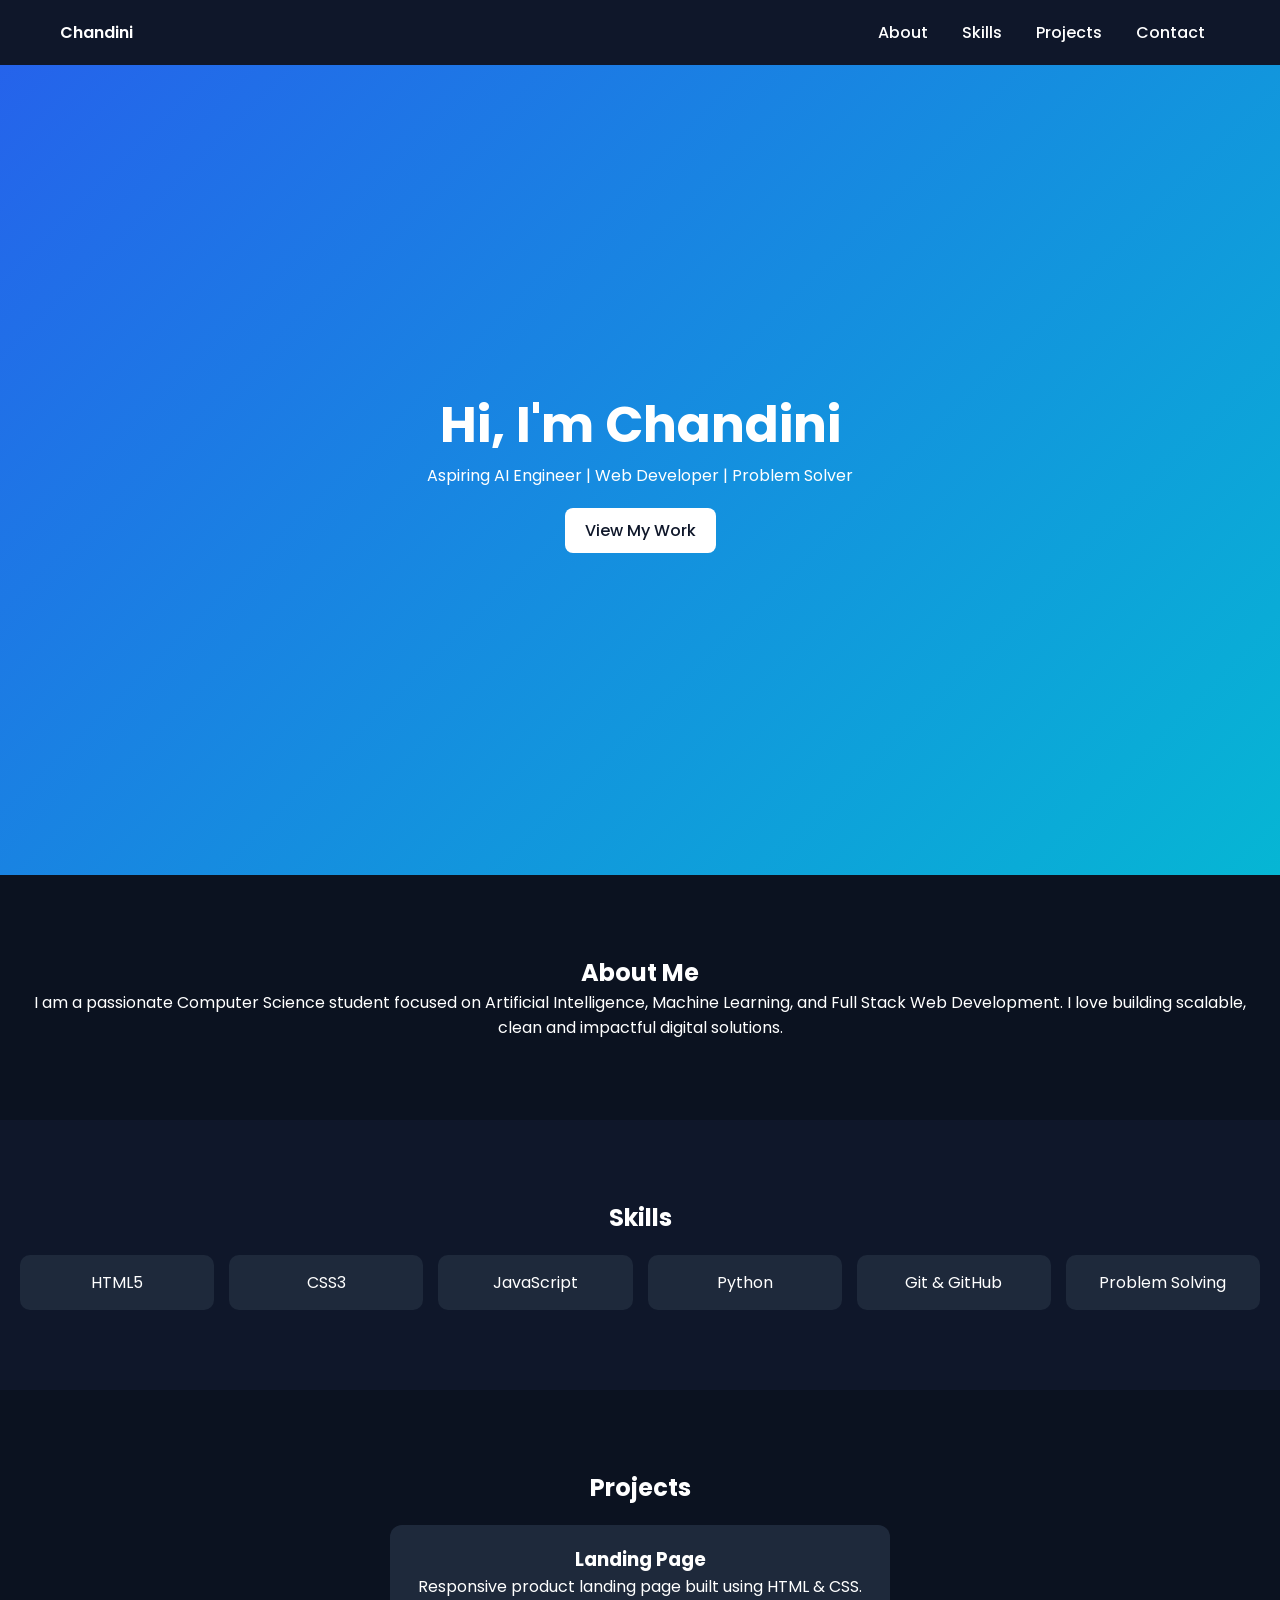
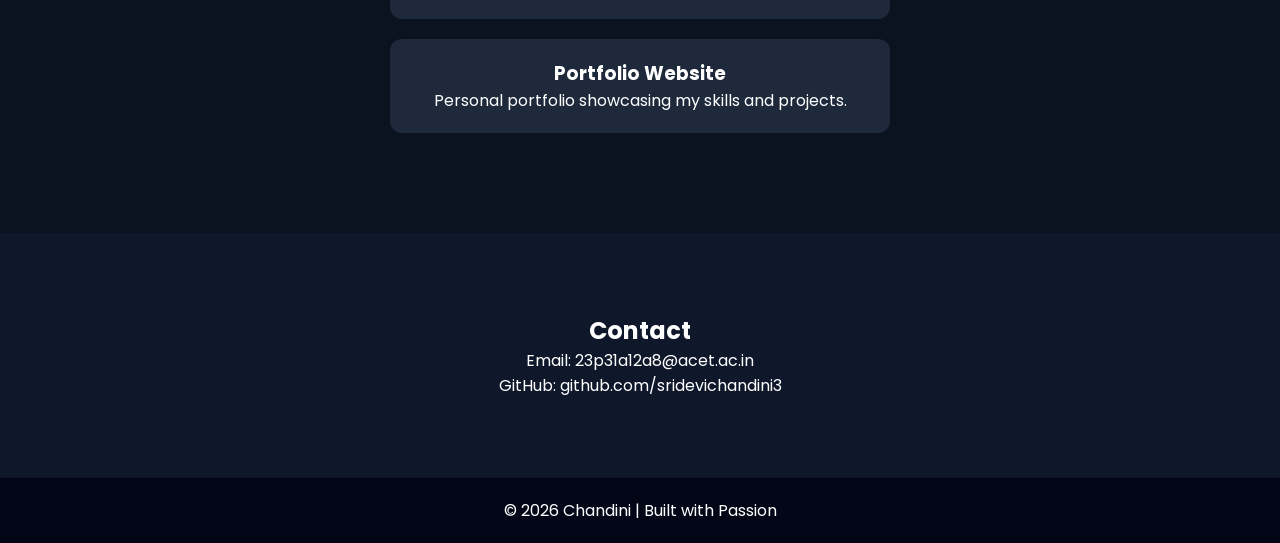
==== WebDev-L1-Portfolio/index.html @ 7496deba "Upgraded Portfolio - Professional UI" ====
<!DOCTYPE html>
<html lang="en">
<head>
<meta charset="UTF-8">
<meta name="viewport" content="width=device-width, initial-scale=1.0">
<title>Chandini | Portfolio</title>
<link rel="stylesheet" href="style.css">
<link href="https://fonts.googleapis.com/css2?family=Poppins:wght@300;400;500;600&display=swap" rel="stylesheet">
</head>

<body>

<header class="nav">
    <div class="logo">Chandini</div>
    <nav>
        <a href="#about">About</a>
        <a href="#skills">Skills</a>
        <a href="#projects">Projects</a>
        <a href="#contact">Contact</a>
    </nav>
</header>

<section class="hero">
    <div>
        <h1>Hi, I'm Chandini</h1>
        <p>Aspiring AI Engineer | Web Developer | Problem Solver</p>
        <a href="#projects" class="btn">View My Work</a>
    </div>
</section>

<section id="about" class="section">
    <h2>About Me</h2>
    <p>
        I am a passionate Computer Science student focused on Artificial Intelligence,
        Machine Learning, and Full Stack Web Development. I love building scalable,
        clean and impactful digital solutions.
    </p>
</section>

<section id="skills" class="section dark">
    <h2>Skills</h2>
    <div class="grid">
        <div>HTML5</div>
        <div>CSS3</div>
        <div>JavaScript</div>
        <div>Python</div>
        <div>Git & GitHub</div>
        <div>Problem Solving</div>
    </div>
</section>

<section id="projects" class="section">
    <h2>Projects</h2>

    <div class="card">
        <h3>Landing Page</h3>
        <p>Responsive product landing page built using HTML & CSS.</p>
    </div>

    <div class="card">
        <h3>Portfolio Website</h3>
        <p>Personal portfolio showcasing my skills and projects.</p>
    </div>
</section>

<section id="contact" class="section dark">
    <h2>Contact</h2>
    <p>Email: 23p31a12a8@acet.ac.in</p>
    <p>GitHub: github.com/sridevichandini3</p>
</section>

<footer>
    <p>© 2026 Chandini | Built with Passion</p>
</footer>

</body>
</html>
---- WebDev-L1-Portfolio/style.css ----
*{
margin:0;
padding:0;
box-sizing:border-box;
font-family:'Poppins', sans-serif;
scroll-behavior:smooth;
}

body{
background:#0b1220;
color:white;
}

/* NAV */
.nav{
display:flex;
justify-content:space-between;
padding:20px 60px;
background:#0f172a;
position:sticky;
top:0;
}

.nav a{
color:white;
margin:0 15px;
text-decoration:none;
font-weight:500;
}

.logo{
font-weight:600;
}

/* HERO */
.hero{
height:90vh;
display:flex;
justify-content:center;
align-items:center;
text-align:center;
background:linear-gradient(135deg,#2563eb,#06b6d4);
}

.hero h1{
font-size:50px;
}

.btn{
display:inline-block;
margin-top:20px;
padding:10px 20px;
background:white;
color:#0f172a;
border-radius:8px;
text-decoration:none;
font-weight:500;
}

/* SECTIONS */
.section{
padding:80px 20px;
text-align:center;
}

.dark{
background:#0f172a;
}

/* GRID */
.grid{
display:grid;
grid-template-columns:repeat(auto-fit,minmax(120px,1fr));
gap:15px;
margin-top:20px;
}

.grid div{
background:#1e293b;
padding:15px;
border-radius:10px;
}

/* CARDS */
.card{
background:#1e293b;
padding:20px;
margin:20px auto;
max-width:500px;
border-radius:12px;
}

/* FOOTER */
footer{
text-align:center;
padding:20px;
background:#020617;
}
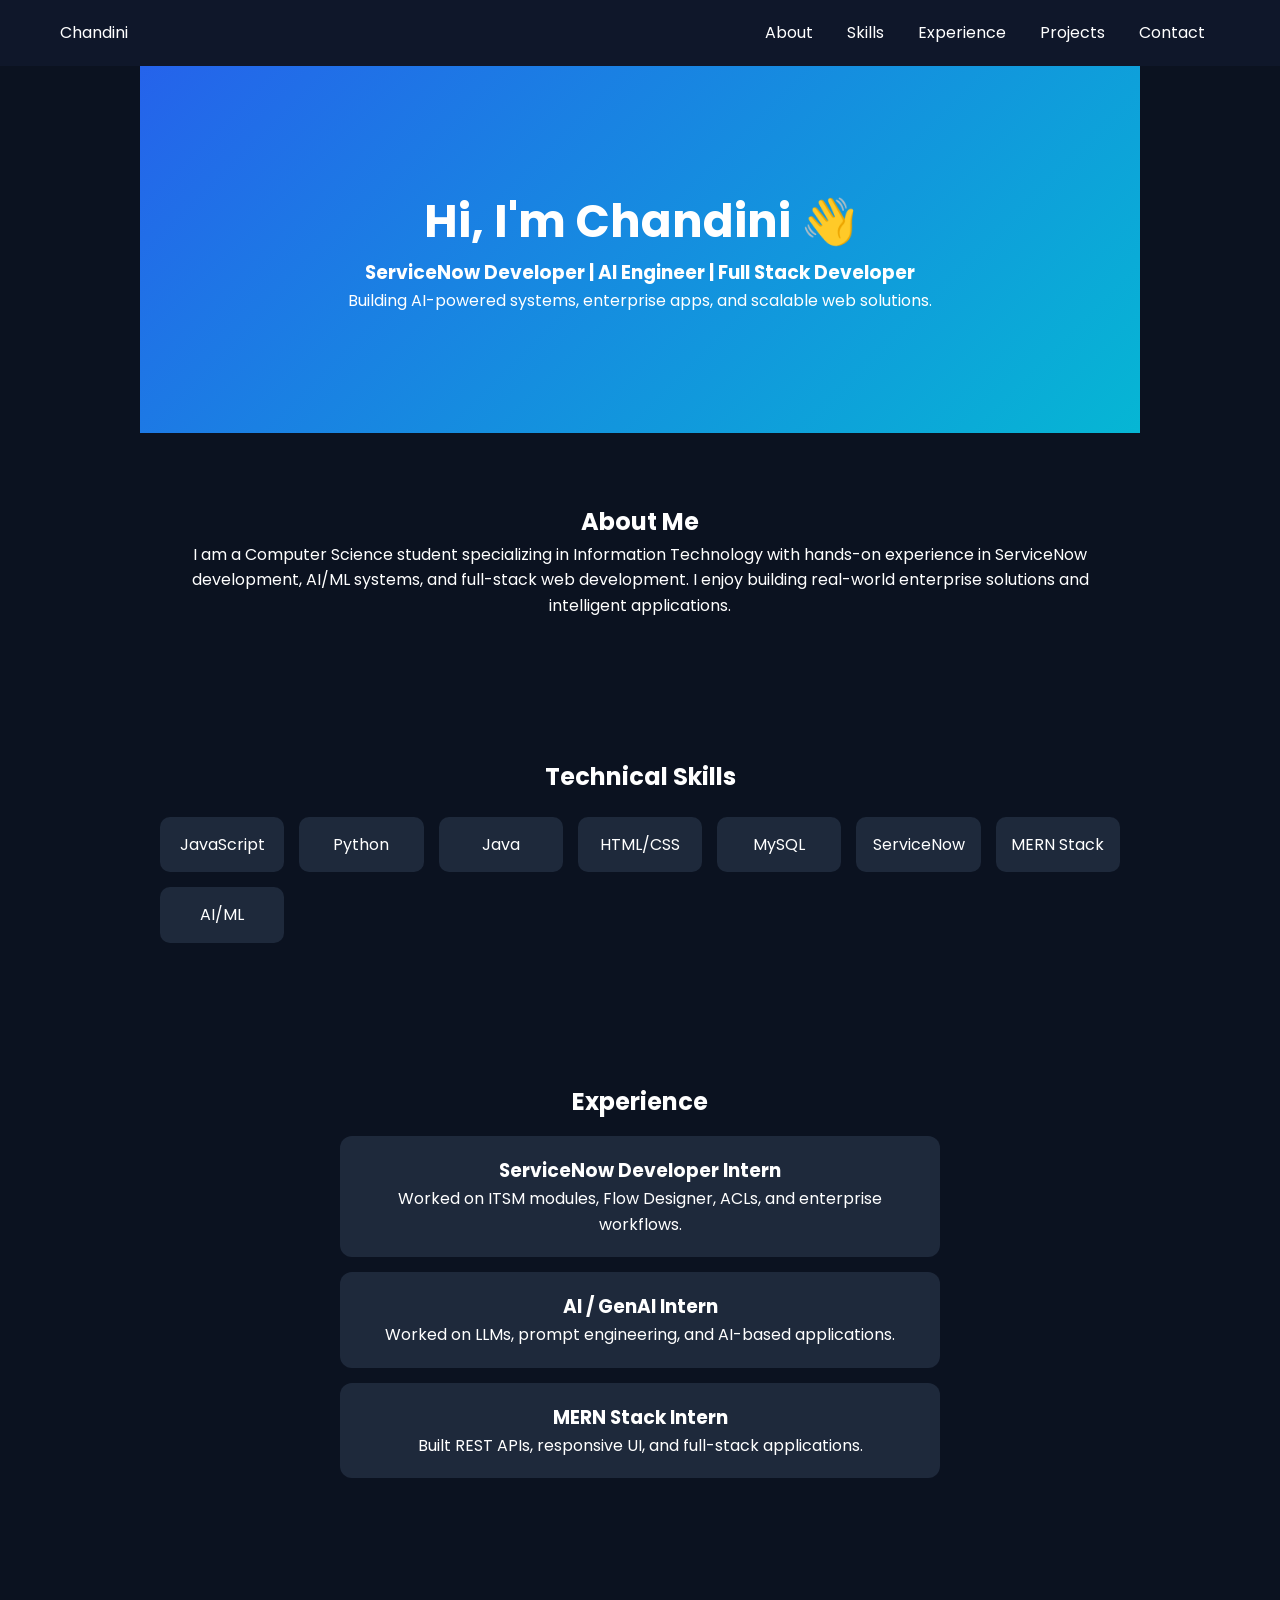
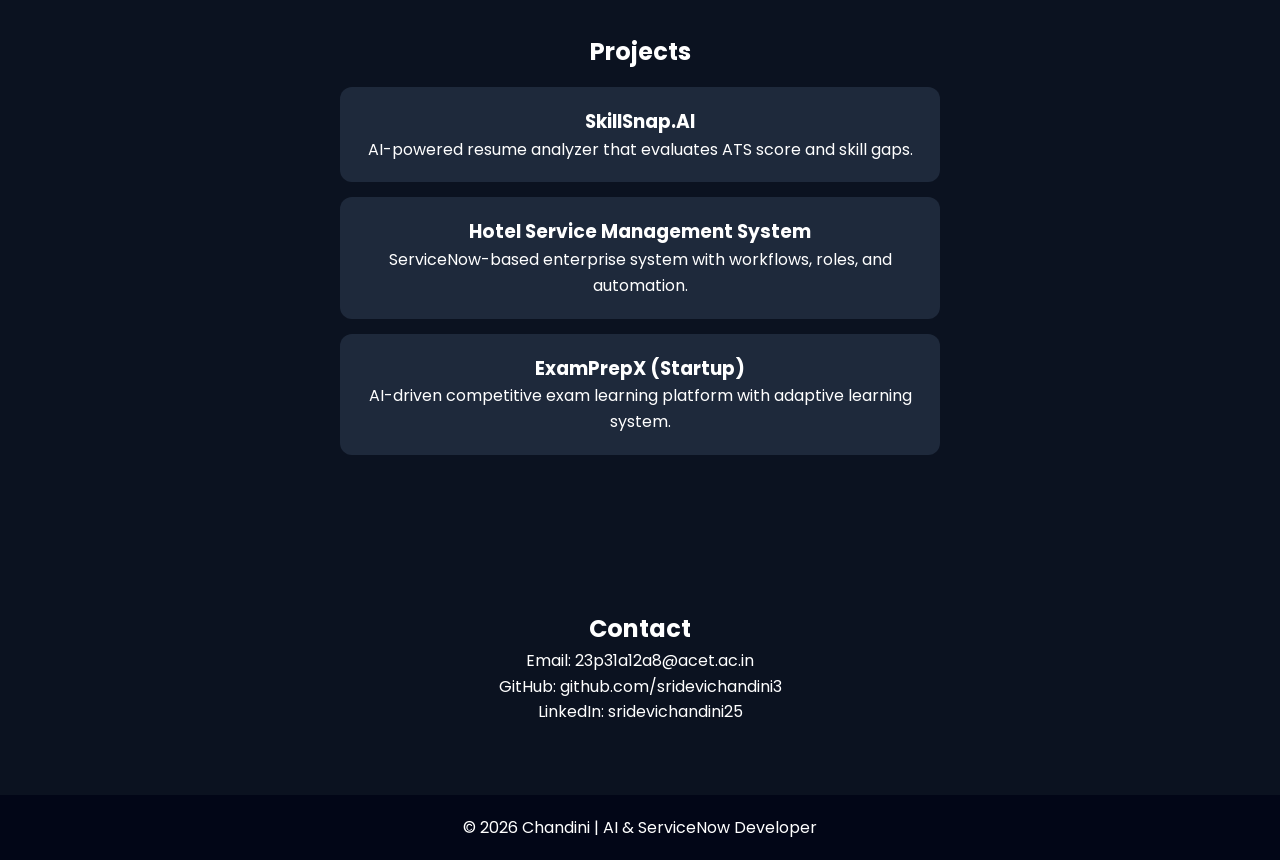
==== commit 9ccbef90: "Completed Task 2 - Personal Portfolio" ====
--- a/WebDev-L1-Portfolio/index.html
+++ b/WebDev-L1-Portfolio/index.html
@@ -1,76 +1,109 @@
+
 <!DOCTYPE html>
 <html lang="en">
 <head>
 <meta charset="UTF-8">
 <meta name="viewport" content="width=device-width, initial-scale=1.0">
-<title>Chandini | Portfolio</title>
+<title>Chandini | AI & ServiceNow Developer</title>
 <link rel="stylesheet" href="style.css">
 <link href="https://fonts.googleapis.com/css2?family=Poppins:wght@300;400;500;600&display=swap" rel="stylesheet">
 </head>
 
 <body>
 
-<header class="nav">
-    <div class="logo">Chandini</div>
-    <nav>
-        <a href="#about">About</a>
-        <a href="#skills">Skills</a>
-        <a href="#projects">Projects</a>
-        <a href="#contact">Contact</a>
-    </nav>
+<header>
+<div class="logo">Chandini</div>
+<nav>
+<a href="#about">About</a>
+<a href="#skills">Skills</a>
+<a href="#experience">Experience</a>
+<a href="#projects">Projects</a>
+<a href="#contact">Contact</a>
+</nav>
 </header>
 
 <section class="hero">
-    <div>
-        <h1>Hi, I'm Chandini</h1>
-        <p>Aspiring AI Engineer | Web Developer | Problem Solver</p>
-        <a href="#projects" class="btn">View My Work</a>
-    </div>
+<h1>Hi, I'm Chandini 👋</h1>
+<h3>ServiceNow Developer | AI Engineer | Full Stack Developer</h3>
+<p>Building AI-powered systems, enterprise apps, and scalable web solutions.</p>
 </section>
 
-<section id="about" class="section">
-    <h2>About Me</h2>
-    <p>
-        I am a passionate Computer Science student focused on Artificial Intelligence,
-        Machine Learning, and Full Stack Web Development. I love building scalable,
-        clean and impactful digital solutions.
-    </p>
+<!-- ABOUT -->
+<section id="about">
+<h2>About Me</h2>
+<p>
+I am a Computer Science student specializing in Information Technology with hands-on experience in ServiceNow development,
+AI/ML systems, and full-stack web development. I enjoy building real-world enterprise solutions and intelligent applications.
+</p>
 </section>
 
-<section id="skills" class="section dark">
-    <h2>Skills</h2>
-    <div class="grid">
-        <div>HTML5</div>
-        <div>CSS3</div>
-        <div>JavaScript</div>
-        <div>Python</div>
-        <div>Git & GitHub</div>
-        <div>Problem Solving</div>
-    </div>
+<!-- SKILLS -->
+<section id="skills">
+<h2>Technical Skills</h2>
+<div class="grid">
+<div>JavaScript</div>
+<div>Python</div>
+<div>Java</div>
+<div>HTML/CSS</div>
+<div>MySQL</div>
+<div>ServiceNow</div>
+<div>MERN Stack</div>
+<div>AI/ML</div>
+</div>
 </section>
 
-<section id="projects" class="section">
-    <h2>Projects</h2>
+<!-- EXPERIENCE -->
+<section id="experience">
+<h2>Experience</h2>
 
-    <div class="card">
-        <h3>Landing Page</h3>
-        <p>Responsive product landing page built using HTML & CSS.</p>
-    </div>
+<div class="card">
+<h3>ServiceNow Developer Intern</h3>
+<p>Worked on ITSM modules, Flow Designer, ACLs, and enterprise workflows.</p>
+</div>
 
-    <div class="card">
-        <h3>Portfolio Website</h3>
-        <p>Personal portfolio showcasing my skills and projects.</p>
-    </div>
+<div class="card">
+<h3>AI / GenAI Intern</h3>
+<p>Worked on LLMs, prompt engineering, and AI-based applications.</p>
+</div>
+
+<div class="card">
+<h3>MERN Stack Intern</h3>
+<p>Built REST APIs, responsive UI, and full-stack applications.</p>
+</div>
+
 </section>
 
-<section id="contact" class="section dark">
-    <h2>Contact</h2>
-    <p>Email: 23p31a12a8@acet.ac.in</p>
-    <p>GitHub: github.com/sridevichandini3</p>
+<!-- PROJECTS -->
+<section id="projects">
+<h2>Projects</h2>
+
+<div class="card">
+<h3>SkillSnap.AI</h3>
+<p>AI-powered resume analyzer that evaluates ATS score and skill gaps.</p>
+</div>
+
+<div class="card">
+<h3>Hotel Service Management System</h3>
+<p>ServiceNow-based enterprise system with workflows, roles, and automation.</p>
+</div>
+
+<div class="card">
+<h3>ExamPrepX (Startup)</h3>
+<p>AI-driven competitive exam learning platform with adaptive learning system.</p>
+</div>
+
+</section>
+
+<!-- CONTACT -->
+<section id="contact">
+<h2>Contact</h2>
+<p>Email: 23p31a12a8@acet.ac.in</p>
+<p>GitHub: github.com/sridevichandini3</p>
+<p>LinkedIn: sridevichandini25</p>
 </section>
 
 <footer>
-    <p>© 2026 Chandini | Built with Passion</p>
+<p>© 2026 Chandini | AI & ServiceNow Developer</p>
 </footer>
 
 </body>
--- a/WebDev-L1-Portfolio/style.css
+++ b/WebDev-L1-Portfolio/style.css
@@ -3,16 +3,16 @@
 padding:0;
 box-sizing:border-box;
 font-family:'Poppins', sans-serif;
-scroll-behavior:smooth;
 }
 
 body{
 background:#0b1220;
 color:white;
+line-height:1.6;
 }
 
-/* NAV */
-.nav{
+/* HEADER */
+header{
 display:flex;
 justify-content:space-between;
 padding:20px 60px;
@@ -21,50 +21,29 @@
 top:0;
 }
 
-.nav a{
+header a{
 color:white;
 margin:0 15px;
 text-decoration:none;
-font-weight:500;
-}
-
-.logo{
-font-weight:600;
 }
 
 /* HERO */
 .hero{
-height:90vh;
-display:flex;
-justify-content:center;
-align-items:center;
+padding:120px 20px;
 text-align:center;
 background:linear-gradient(135deg,#2563eb,#06b6d4);
 }
 
 .hero h1{
-font-size:50px;
-}
-
-.btn{
-display:inline-block;
-margin-top:20px;
-padding:10px 20px;
-background:white;
-color:#0f172a;
-border-radius:8px;
-text-decoration:none;
-font-weight:500;
+font-size:45px;
 }
 
 /* SECTIONS */
-.section{
-padding:80px 20px;
+section{
+padding:70px 20px;
+max-width:1000px;
+margin:auto;
 text-align:center;
-}
-
-.dark{
-background:#0f172a;
 }
 
 /* GRID */
@@ -85,9 +64,9 @@
 .card{
 background:#1e293b;
 padding:20px;
-margin:20px auto;
-max-width:500px;
+margin:15px auto;
 border-radius:12px;
+max-width:600px;
 }
 
 /* FOOTER */
